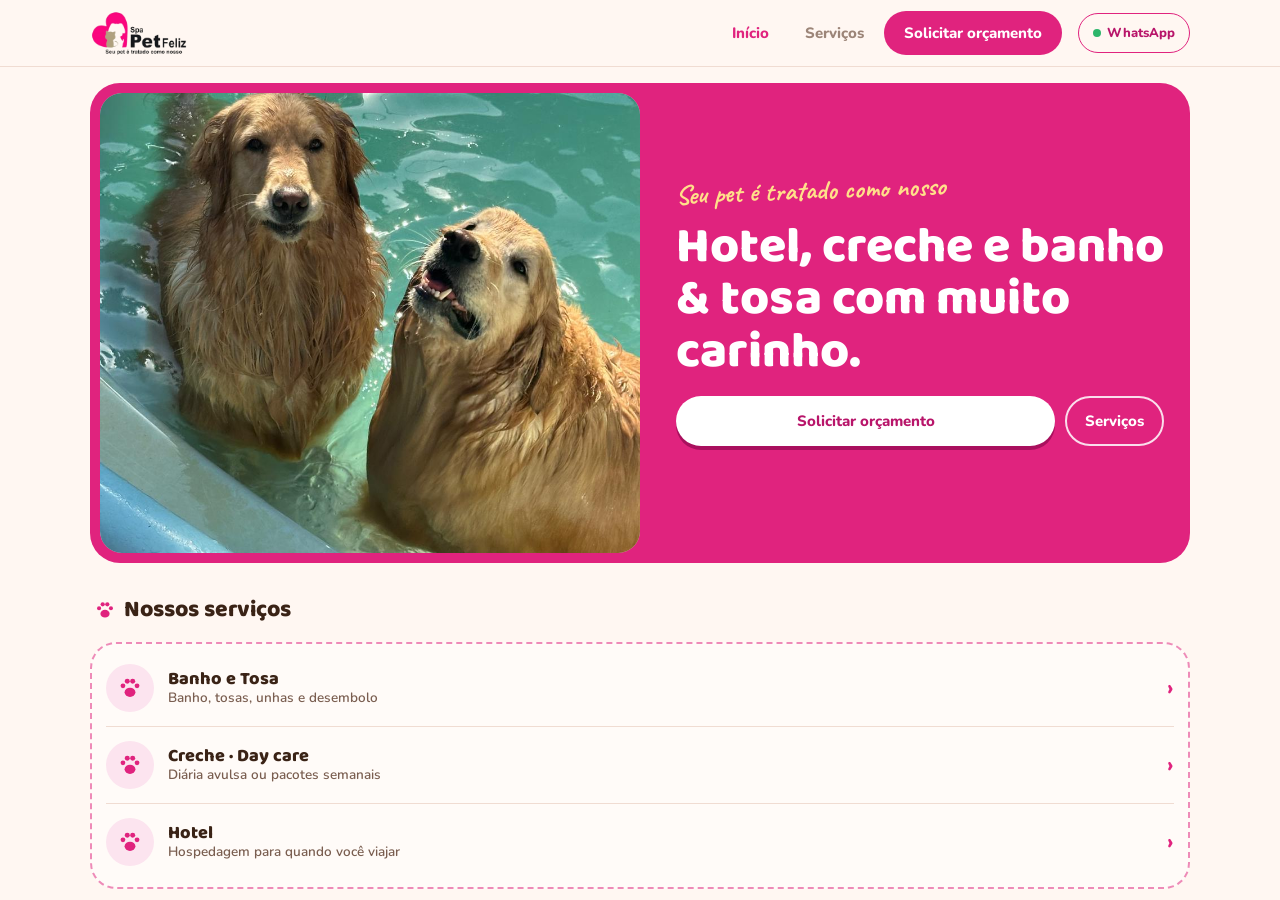
==== index.html @ 2711dfe6 "Site do Spa PetFeliz: landing page e orçamento pelo WhatsApp Páginas Início e Serviços, fluxo de orç" ====
<!DOCTYPE html>
<html lang="pt-BR">
<head>
<meta charset="utf-8">
<meta name="viewport" content="width=device-width, initial-scale=1, viewport-fit=cover">
<title>Spa PetFeliz · Hotel, creche e banho &amp; tosa em Anápolis</title>
<meta name="description" content="Hotel, creche e banho & tosa com muito carinho. Peça seu orçamento pelo WhatsApp. Seu pet é tratado como nosso.">
<meta name="theme-color" content="#FFF7F2">
<link rel="icon" href="imagens/logo-petfeliz.png">
<link rel="preconnect" href="https://fonts.googleapis.com">
<link rel="preconnect" href="https://fonts.gstatic.com" crossorigin>
<link href="https://fonts.googleapis.com/css2?family=Baloo+2:wght@600;700;800&family=Nunito:wght@400;600;700;800&family=Caveat:wght@600;700&display=swap" rel="stylesheet">
<link rel="stylesheet" href="css/styles.css">
</head>
<body>
<div class="app" id="app" data-tab="inicio">

  <!-- Cabeçalho -->
  <header class="topbar">
    <button class="logo-btn" data-go="inicio" aria-label="Início"><img src="imagens/logo-petfeliz.png" alt="Spa PetFeliz"></button>
    <nav class="topnav" aria-label="Principal">
      <button class="nav-link" data-go="inicio" data-tab-link="inicio">Início</button>
      <button class="nav-link" data-go="servicos" data-tab-link="servicos">Serviços</button>
      <button class="nav-cta" data-start>Solicitar orçamento</button>
    </nav>
    <a class="wa-pill" data-wa-direct target="_blank" rel="noopener"><span class="dot"></span>WhatsApp</a>
  </header>

  <!-- Cabeçalho do orçamento -->
  <div class="flowbar">
    <div class="flowbar-inner">
      <div class="flowbar-row">
        <button class="close-btn" data-go="inicio" aria-label="Fechar">✕</button>
        <div>
          <div class="flowbar-title">Solicitar orçamento</div>
          <div class="flowbar-sub" id="stepLabel">Etapa 1 de 5 · Serviço</div>
        </div>
      </div>
      <div class="steps" id="steps"></div>
    </div>
  </div>

  <main class="scroll" id="scroll">

    <!-- ============ INÍCIO ============ -->
    <section class="view view-inicio">
      <div class="wrap pt16">
        <div class="hero">
          <div class="hero-photo"><img src="imagens/golden-pisci.jpeg" alt="Dois golden retrievers felizes na piscina do Spa PetFeliz"></div>
          <div class="hero-copy">
            <div class="script yellow tilt">Seu pet é tratado como nosso</div>
            <h1>Hotel, creche e banho &amp; tosa com muito carinho.</h1>
            <div class="hero-actions">
              <button class="btn-white" data-start>Solicitar orçamento</button>
              <button class="btn-outline-white" data-go="servicos">Serviços</button>
            </div>
          </div>
        </div>
      </div>

      <div class="wrap pt28">
        <div class="section-title"><svg class="paw" width="22" height="22" viewBox="0 0 24 24"><use href="#paw"/></svg><h2>Nossos serviços</h2></div>
        <div class="dashed-list" id="svcList"></div>
      </div>

      <div class="wrap pt22">
        <div class="taxi">
          <svg width="44" height="44" viewBox="0 0 24 24" fill="#F4C542"><use href="#paw"/></svg>
          <div><div class="taxi-title">Temos táxi dog!</div><div class="taxi-sub">Buscamos e levamos seu pet. É só marcar no pedido de orçamento.</div></div>
        </div>
      </div>

      <div class="wrap-flush pt30">
        <h2 class="h2 mx22">Nossa estrutura</h2>
        <p class="lead mx22">Espaços pensados para o conforto e a segurança do seu pet.</p>
        <div class="carousel">
          <figure><img src="imagens/ambiente-pisci.jpeg" alt="Área com piscina e espaço coberto" loading="lazy"><figcaption>Piscina</figcaption></figure>
          <figure><img src="imagens/ambiente-brincar.jpeg" alt="Área coberta para brincar" loading="lazy"><figcaption>Área coberta para brincar</figcaption></figure>
          <figure><img src="imagens/ambiente-livre.jpeg" alt="Espaço livre com árvores e piso emborrachado" loading="lazy"><figcaption>Espaço livre</figcaption></figure>
          <figure><img src="imagens/ambiente-aberto.jpeg" alt="Ambiente aberto com natureza e casinhas" loading="lazy"><figcaption>Ambiente aberto</figcaption></figure>
          <figure><img src="imagens/pets-menores.jpeg" alt="Área arborizada para pets menores, com rampa de brincar" style="object-position:center 55%" loading="lazy"><figcaption>Área para pets menores</figcaption></figure>
          <figure><img src="imagens/dormitorios.jpeg" alt="Dormitórios com caminha, potes de água e comida" loading="lazy"><figcaption>Dormitórios</figcaption></figure>
        </div>
      </div>

      <div class="wrap pt30">
        <h2 class="h2 mx6">Galeria</h2>
        <div class="gallery">
          <img src="imagens/foto-banho.jpeg" alt="Spitz com laço depois do banho" loading="lazy">
          <img src="imagens/collie-pisci.jpeg" alt="Dois border collies brincando na piscina" loading="lazy">
          <img src="imagens/foto-banho2.jpeg" alt="Shih tzu com lacinhos depois da tosa" loading="lazy">
          <img src="imagens/cachorro-bola.jpeg" alt="Labrador preto com bolinha na boca" loading="lazy">
          <img src="imagens/akita-pisci.jpeg" alt="Cachorro branco sorrindo perto da piscina" loading="lazy">
          <img src="imagens/foto-banho3.jpeg" alt="Shih tzu tosado com saia e laço" loading="lazy">
          <img src="imagens/cachoro-feliz.jpeg" alt="Buldogue francês feliz" loading="lazy">
          <img src="imagens/golden-pisci.jpeg" alt="Golden retrievers na piscina" loading="lazy">
        </div>
      </div>

      <div class="wrap pt30">
        <h2 class="h2 mx6">Horários e endereço</h2>
        <div class="card info">
          <div class="info-body">
            <div><div class="kicker">ENDEREÇO</div><div class="info-text">Rua VB 5 — Estância Vale das Brisas<br>Anápolis · GO</div></div>
            <div class="rule"></div>
            <div class="hours">
              <div class="kicker">HORÁRIOS</div>
              <div class="hours-row"><span>Segunda a sexta</span><span class="muted">8h às 18h</span></div>
              <div class="hours-row"><span>Sábado</span><span class="muted">9h às 14h</span></div>
              <div class="hours-row"><span>Domingo</span><span class="muted">Fechado</span></div>
            </div>
            <div class="info-actions">
              <a class="btn-line" href="https://maps.app.goo.gl/YtmfcxasR3pHiqQA6?g_st=ic" target="_blank" rel="noopener">Como chegar</a>
              <a class="btn-pink" data-wa-direct target="_blank" rel="noopener">(62) 99576-6247</a>
            </div>
          </div>
        </div>
      </div>

      <footer class="footer">
        <div class="script white">Seu pet merece cuidado e carinho!</div>
        <div class="footer-sub">Spa PetFeliz · Seu pet é tratado como nosso</div>
      </footer>
    </section>

    <!-- ============ SERVIÇOS ============ -->
    <section class="view view-servicos">
      <div class="wrap svc-head">
        <h1>Serviços</h1>
        <p class="lead">Escolha o que seu pet precisa e peça um orçamento sem compromisso.</p>
      </div>
      <div class="wrap svc-grid" id="svcDetail"></div>
    </section>

    <!-- ============ ORÇAMENTO ============ -->
    <section class="view view-agendar">
      <div class="form" id="form"></div>
      <div class="sent" id="sent" hidden>
        <div class="check">✓</div>
        <div class="script pink">Quase lá!</div>
        <h1>Sua mensagem está pronta no WhatsApp</h1>
        <p>Toque em enviar na conversa. A equipe do Spa PetFeliz responde por lá com o orçamento para <span id="petName">seu pet</span>.</p>
        <a class="btn-pink big" id="waAgain" target="_blank" rel="noopener">Abrir WhatsApp novamente</a>
        <button class="btn-line big" id="resetAll">Voltar ao início</button>
      </div>
    </section>
  </main>

  <!-- Barra de ações do orçamento -->
  <div class="actions" id="actions">
    <div class="err" id="err" hidden></div>
    <div class="actions-row">
      <button class="btn-line act" id="backBtn">Voltar</button>
      <button class="btn-pink act grow shadow" id="nextBtn">Continuar</button>
      <a class="btn-green act grow" id="sendBtn" target="_blank" rel="noopener">Enviar pelo WhatsApp</a>
    </div>
  </div>

  <!-- Barra de abas (celular) -->
  <nav class="tabbar" aria-label="Abas">
    <button class="tab" data-go="inicio" data-tab-link="inicio"><svg width="24" height="24" viewBox="0 0 24 24" fill="currentColor"><polygon points="12,3 2,11 5,11 5,21 19,21 19,11 22,11"/></svg><span>Início</span></button>
    <button class="tab-fab" data-start aria-label="Solicitar orçamento"><svg width="30" height="30" viewBox="0 0 24 24" fill="#fff"><use href="#paw"/></svg></button>
    <button class="tab" data-go="servicos" data-tab-link="servicos"><svg width="24" height="24" viewBox="0 0 24 24" fill="currentColor"><rect x="3" y="4" width="18" height="3.5" rx="1.75"/><rect x="3" y="10.25" width="18" height="3.5" rx="1.75"/><rect x="3" y="16.5" width="18" height="3.5" rx="1.75"/></svg><span>Serviços</span></button>
  </nav>
</div>

<svg width="0" height="0" style="position:absolute" aria-hidden="true">
  <symbol id="paw" viewBox="0 0 24 24"><ellipse cx="12" cy="16" rx="5" ry="4.2"/><circle cx="5.5" cy="10" r="2.2"/><circle cx="9.5" cy="5.8" r="2.3"/><circle cx="14.5" cy="5.8" r="2.3"/><circle cx="18.5" cy="10" r="2.2"/></symbol>
</svg>

<script src="js/app.js"></script>
</body>
</html>
---- css/styles.css ----
/* Spa PetFeliz · identidade dos panfletos: rosa, creme, marrom e patinhas */
:root{
  --pink:#E0237E; --pink-hover:#C81A6E; --pink-deep:#B8156A; --pink-dark:#8E1052; --pink-shadow:#A9105E;
  --pink-soft:#FCE4EF; --pink-tint:#FFF0F6; --pink-dash:#EE8BB8;
  --cream:#FFF7F2; --cream-2:#FFFBF8; --line:#F0DCD2;
  --brown:#3A2316; --brown-2:#6B4D3D; --muted:#7A5E50; --muted-2:#9C8578; --sand:#F3E3D8;
  --yellow:#F4C542; --yellow-soft:#FFE08A; --green:#1F9D55; --green-shadow:#167A41; --online:#2DB66B;
  --err:#B3261E; --err-bg:#FDECEA;
  --f-display:'Baloo 2',sans-serif; --f-body:Nunito,system-ui,sans-serif; --f-script:Caveat,cursive;
  --max:1132px;
}
*{box-sizing:border-box}
html,body{margin:0;height:100%}
body{background:var(--cream);color:var(--brown);font-family:var(--f-body);-webkit-font-smoothing:antialiased}
a{color:var(--pink-deep)} a:hover{color:var(--pink)}
button,input,textarea{font-family:inherit}
button{cursor:pointer}
img{display:block;max-width:100%}
*::-webkit-scrollbar{display:none} *{scrollbar-width:none}
:focus-visible{outline:2px solid var(--pink);outline-offset:2px}
[hidden]{display:none!important}

/* ---------- Estrutura do app ---------- */
.app{height:100dvh;display:flex;flex-direction:column;overflow:hidden;position:relative}
.scroll{flex:1;overflow-y:auto;overflow-x:hidden;position:relative}
.view{display:none}
.app[data-tab="inicio"] .view-inicio,
.app[data-tab="servicos"] .view-servicos,
.app[data-tab="agendar"] .view-agendar{display:block}

.wrap{max-width:var(--max);margin:0 auto;padding-left:16px;padding-right:16px}
.wrap-flush{max-width:var(--max);margin:0 auto}
.pt16{padding-top:16px}.pt22{padding-top:22px}.pt28{padding-top:28px}.pt30{padding-top:30px}
.mx6{margin-left:6px;margin-right:6px}.mx22{margin-left:22px;margin-right:22px}
.h2,h2{margin:0 0 14px;font:800 23px var(--f-display);color:var(--brown)}
.lead{margin:0 0 14px;font:600 14px/1.45 var(--f-body);color:var(--muted)}
.h2.mx22{margin-bottom:4px}
.script{font:700 30px/1.05 var(--f-script)}
.script.yellow{color:var(--yellow-soft);font-size:27px;line-height:1}
.script.white{color:#fff}
.script.pink{color:var(--pink-deep);font-size:28px}
.tilt{transform:rotate(-2deg);transform-origin:left}
.muted{color:var(--muted)}

/* ---------- Cabeçalho ---------- */
.topbar{flex:none;display:flex;align-items:center;justify-content:space-between;gap:16px;
  padding:10px max(20px,calc((100% - 1100px)/2));background:var(--cream);border-bottom:1px solid var(--line)}
.logo-btn{border:0;background:transparent;padding:0;display:flex}
.logo-btn img{height:46px;width:auto}
.topnav{display:none;align-items:center;gap:4px;margin-left:auto}
.nav-link{height:44px;padding:0 16px;border:0;border-radius:22px;background:transparent;color:var(--muted-2);font:800 15px var(--f-body)}
.nav-link:hover{background:var(--pink-soft)}
.nav-link.on{color:var(--pink)}
.nav-cta{height:44px;padding:0 20px;border:0;border-radius:22px;background:var(--pink);color:#fff;font:800 15px var(--f-body)}
.nav-cta:hover{background:var(--pink-hover)}
.wa-pill{height:40px;padding:0 14px;border-radius:20px;border:1.5px solid var(--pink);color:var(--pink-deep);
  font:800 13px var(--f-body);display:flex;align-items:center;gap:6px;text-decoration:none;flex:none}
.wa-pill:hover{background:var(--pink-soft)}
.wa-pill .dot{width:8px;height:8px;border-radius:4px;background:var(--online)}

/* ---------- Hero (panfleto) ---------- */
.hero{background:var(--pink);border-radius:30px;overflow:hidden;display:flex;flex-wrap:wrap;align-items:stretch}
.hero-photo{flex:1 1 320px;min-height:230px;margin:10px;border-radius:22px;overflow:hidden;background:#F7B6D3}
.hero-photo img{width:100%;height:100%;min-height:230px;max-height:460px;object-fit:cover;object-position:center 40%}
.hero-copy{flex:1 1 320px;padding:8px 26px 26px;display:flex;flex-direction:column;justify-content:center;gap:12px}
.hero h1{margin:0;font:800 clamp(29px,4vw,50px)/1.05 var(--f-display);color:#fff;text-wrap:pretty}
.hero-actions{display:flex;gap:10px;margin-top:6px}
.btn-white{flex:1;height:50px;border:0;border-radius:25px;background:#fff;color:var(--pink-deep);font:800 15px var(--f-body);box-shadow:0 4px 0 var(--pink-shadow)}
.btn-white:hover{background:var(--cream)}
.btn-white:active{transform:translateY(2px);box-shadow:0 2px 0 var(--pink-shadow)}
.btn-outline-white{height:50px;padding:0 18px;border:2px solid rgba(255,255,255,.85);border-radius:25px;background:transparent;color:#fff;font:800 15px var(--f-body)}
.btn-outline-white:hover{background:rgba(255,255,255,.12)}

/* ---------- Lista de serviços (tracejada) ---------- */
.section-title{display:flex;align-items:center;gap:8px;margin:0 4px 14px}
.section-title h2{margin:0}
.paw{fill:var(--pink)}
.dashed-list{border:2px dashed var(--pink-dash);border-radius:26px;padding:6px 14px;background:var(--cream-2);display:flex;flex-direction:column}
.svc-row{display:flex;align-items:center;gap:14px;padding:14px 0;border:0;border-bottom:1px solid var(--line);background:transparent;text-align:left;width:100%;color:inherit}
.svc-row:last-child{border-bottom-color:transparent}
.svc-row:hover .chev{transform:translateX(3px)}
.icon-circle{width:48px;height:48px;border-radius:24px;background:var(--pink-soft);display:flex;align-items:center;justify-content:center;flex:none;fill:var(--pink)}
.svc-row .t{font:800 18px/1.15 var(--f-display);color:var(--brown)}
.svc-row .d{font:600 13.5px/1.35 var(--f-body);color:var(--muted)}
.svc-row .grow{flex:1;min-width:0}
.chev{font:800 22px var(--f-body);color:var(--pink);transition:transform .15s}

/* ---------- Táxi dog ---------- */
.taxi{background:var(--brown);border-radius:24px;padding:18px 20px;display:flex;align-items:center;gap:16px}
.taxi svg{flex:none}
.taxi-title{font:800 21px/1.1 var(--f-display);color:#fff}
.taxi-sub{font:600 14px/1.4 var(--f-body);color:var(--sand)}

/* ---------- Placeholders de foto ---------- */
.ph{display:flex;align-items:center;justify-content:center;background:repeating-linear-gradient(135deg,#F5E4DA 0 10px,#FBEEE6 10px 20px);
  font:600 11px ui-monospace,Menlo,monospace;color:var(--muted)}
.ph.pink{background:repeating-linear-gradient(135deg,#F7CFE0 0 8px,var(--pink-soft) 8px 16px);color:var(--pink-dark);font-size:10px}

/* ---------- Estrutura (carrossel) ---------- */
.wrap-flush > .h2,.wrap-flush > .lead{padding:0 22px}
.carousel{display:flex;gap:12px;overflow-x:auto;padding:0 16px 4px;scroll-padding:0 16px;scroll-snap-type:x mandatory}
.carousel figure{flex:none;width:232px;margin:0;scroll-snap-align:start;display:flex;flex-direction:column;gap:8px}
.carousel .ph,.carousel img{height:156px;width:100%;object-fit:cover;border-radius:20px}
.carousel figcaption{font:800 16px var(--f-display);padding:0 4px}

/* ---------- Galeria ---------- */
.gallery{display:grid;grid-template-columns:repeat(2,minmax(0,1fr));gap:8px}
@media (min-width:700px){.gallery{grid-template-columns:repeat(4,minmax(0,1fr))}}
.gallery > *{aspect-ratio:1;border-radius:14px;width:100%;height:100%;object-fit:cover}

/* ---------- Horários e endereço ---------- */
.card{background:#fff;border-radius:24px;box-shadow:0 2px 0 var(--line)}
.info{overflow:hidden}
.info-body{padding:16px 18px;display:flex;flex-direction:column;gap:12px}
.kicker{font:800 12px var(--f-body);letter-spacing:.1em;color:var(--pink-deep)}
.info-text{font:700 15px/1.4 var(--f-body)}
.rule{height:1px;background:var(--line)}
.hours{display:flex;flex-direction:column;gap:4px}
.hours-row{display:flex;justify-content:space-between;font:700 15px var(--f-body)}
.info-actions{display:flex;gap:10px;margin-top:4px}
.btn-line,.btn-pink,.btn-green{display:flex;align-items:center;justify-content:center;text-decoration:none;font:800 14px var(--f-body);border-radius:999px}
.btn-line{flex:1;height:46px;border:1.5px solid var(--line);background:#fff;color:var(--brown)}
.btn-line:hover{background:var(--cream-2);color:var(--brown);border-color:#E6C9BC}
.btn-pink{flex:1;height:46px;border:0;background:var(--pink);color:#fff}
.btn-pink:hover{background:var(--pink-hover);color:#fff}
.btn-green{background:var(--green);color:#fff;box-shadow:0 4px 0 var(--green-shadow)}
.btn-green:hover{color:#fff;filter:brightness(1.05)}

/* ---------- Rodapé ---------- */
.footer{margin-top:34px;padding:26px 24px calc(30px + env(safe-area-inset-bottom));background:var(--pink);border-radius:32px 32px 0 0;text-align:center}
.footer-sub{font:700 13px var(--f-body);color:var(--pink-soft);margin-top:8px}

/* ---------- Página Serviços ---------- */
.svc-head{padding-top:24px;padding-left:22px;padding-right:22px}
.svc-head h1{margin:0;font:800 30px var(--f-display)}
.svc-head .lead{margin:2px 0 0;font-size:15px}
.svc-grid{padding-top:16px;padding-bottom:40px;display:grid;grid-template-columns:repeat(auto-fit,minmax(300px,1fr));gap:18px;align-items:stretch}
.svc-card{background:#fff;border-radius:26px;padding:10px 10px 18px;box-shadow:0 2px 0 var(--line);display:flex;flex-direction:column;gap:12px}
.svc-card img{height:220px;width:100%;object-fit:cover;border-radius:18px}
.svc-card .body{padding:0 8px;display:flex;flex-direction:column;gap:8px;flex:1}
.svc-card .t{font:800 22px/1.1 var(--f-display)}
.svc-card .long{font:600 14.5px/1.45 var(--f-body);color:var(--muted)}
.bullets{display:flex;flex-direction:column;gap:7px;margin-top:2px;margin-bottom:10px}
.bullet{display:flex;gap:10px;align-items:flex-start;font:700 14.5px/1.35 var(--f-body)}
.bullet svg{flex:none;margin-top:2px;fill:var(--pink)}
.svc-card .btn-pink{flex:none;margin-top:auto;height:50px;font-size:15px}

/* ---------- Orçamento ---------- */
.flowbar,.actions{display:none}
.app[data-tab="agendar"] .topbar,.app[data-tab="agendar"] .tabbar{display:none}
.app[data-tab="agendar"] .flowbar{display:block}
.app[data-tab="agendar"]:not(.is-sent) .actions{display:flex}
.flowbar{flex:none;padding:12px max(20px,calc((100% - 640px)/2)) 14px;border-bottom:1px solid var(--line);background:var(--cream)}
.flowbar-row{display:flex;align-items:center;gap:10px}
.close-btn{width:44px;height:44px;border-radius:22px;border:1.5px solid var(--line);background:#fff;color:var(--brown);font:700 20px var(--f-body);flex:none}
.flowbar-title{font:800 19px/1.1 var(--f-display)}
.flowbar-sub{font:600 13px var(--f-body);color:var(--muted)}
.steps{display:flex;gap:6px;margin-top:12px}
.step{flex:1;display:flex;flex-direction:column;gap:5px}
.step .bar{height:5px;border-radius:3px;background:var(--line);transition:background .2s}
.step span{font:700 11px var(--f-body);color:var(--muted-2);text-align:center}
.step.done .bar{background:var(--pink)}
.step.cur span{color:var(--pink-deep)}

.form{padding:20px 20px 32px;display:flex;flex-direction:column;gap:20px;max-width:680px;margin:0 auto}
.form h2{margin:0;font:800 24px/1.1 var(--f-display)}
.form .sub{margin:4px 0 0;font:600 14.5px var(--f-body);color:var(--muted)}
.req{color:var(--pink)}
.field{display:flex;flex-direction:column;gap:6px}
.field > span,.lbl{font:800 15px var(--f-body)}
.hint{font:600 13px/1.4 var(--f-body);color:var(--muted);margin-top:-4px}
.input{height:50px;border:1.5px solid var(--line);border-radius:16px;padding:0 15px;font:600 16px var(--f-body);color:var(--brown);background:#fff;width:100%;outline:none}
textarea.input{height:auto;padding:12px 15px;font-size:15px;line-height:1.4;resize:none}
.input:focus{border-color:var(--pink)}
.panel .input{background:var(--cream-2)}
.panel{background:#fff;border-radius:22px;padding:16px;display:flex;flex-direction:column;gap:14px}
.panel-title{font:800 18px var(--f-display);color:var(--pink-deep)}
.panel-q{font:800 16px var(--f-body)}
.note{background:var(--pink-soft);border-radius:18px;padding:14px 16px;font:700 14px/1.45 var(--f-body);color:var(--pink-dark)}
.grid2{display:grid;grid-template-columns:minmax(0,1fr) minmax(0,1fr);gap:10px}
.grid2.wide-left{grid-template-columns:minmax(0,1.4fr) minmax(0,1fr)}
.group{display:flex;flex-direction:column;gap:8px}

.chips{display:flex;flex-wrap:wrap;gap:8px}
.chips.row{flex-wrap:nowrap;gap:6px}
.chips.row .chip{flex:1;padding:0 8px}
.chip{min-height:44px;padding:0 15px;border-radius:22px;border:1.5px solid var(--line);background:#fff;color:var(--brown);font:700 14px var(--f-body)}
.chip:hover{border-color:var(--pink-dash)}
.chip.on{background:var(--pink);border-color:var(--pink);color:#fff}
.porte{display:grid;grid-template-columns:repeat(2,minmax(0,1fr));gap:8px}
.porte .chip{min-height:56px;padding:8px 12px;border-radius:18px;display:flex;flex-direction:column;align-items:flex-start;justify-content:center;gap:1px;font-size:15px;font-weight:800}
.porte .chip small{font:600 12px var(--f-body);opacity:.8}

.pick{display:flex;align-items:center;min-height:86px;gap:14px;padding:14px 16px;border-radius:22px;border:2px solid var(--line);background:#fff;text-align:left;width:100%;color:inherit}
.pick.on{border-color:var(--pink);background:var(--pink-tint)}
.pick .icon-circle{width:46px;height:46px}
.pick .t{font:800 18px/1.15 var(--f-display)}
.pick .d{font:600 13px/1.35 var(--f-body);color:var(--muted)}
.pick .grow{flex:1;min-width:0}
.ck{width:28px;height:28px;border-radius:14px;border:2px solid var(--line);background:#fff;color:#fff;font:800 15px var(--f-body);display:flex;align-items:center;justify-content:center;flex:none}
.pick.on .ck{background:var(--pink);border-color:var(--pink)}

.dark{background:var(--brown);border-radius:22px;padding:16px;display:flex;flex-direction:column;gap:12px}
.dark .t{font:800 18px var(--f-display);color:#fff}
.dark .d{font:600 13px var(--f-body);color:var(--sand)}
.dark .chip{background:transparent;border-color:var(--brown-2);color:#fff}
.dark .chip.on{background:var(--yellow);border-color:var(--yellow);color:var(--brown)}
.dark .input{border-color:var(--brown-2)}
.dark .input:focus{border-color:var(--yellow)}

.review{background:#fff;border-radius:22px;padding:14px 16px;display:flex;flex-direction:column;gap:8px}
.review-head{display:flex;justify-content:space-between;align-items:center}
.review-head .t{font:800 17px var(--f-display);color:var(--pink-deep)}
.edit-btn{height:36px;padding:0 12px;border-radius:18px;border:1.5px solid var(--line);background:#fff;font:800 13px var(--f-body);color:var(--brown)}
.review-row{display:flex;gap:12px;font:600 14px/1.4 var(--f-body);border-top:1px dashed var(--line);padding-top:7px}
.review-row .k{flex:none;width:112px;color:var(--muted)}
.review-row .v{flex:1;min-width:0;font-weight:800;overflow-wrap:anywhere}

.actions{flex:none;padding:10px max(16px,calc((100% - 640px)/2)) calc(26px + env(safe-area-inset-bottom));background:var(--cream);border-top:1px solid var(--line);flex-direction:column;gap:8px}
.actions-row{display:flex;gap:10px}
.act{height:54px;font-size:15px}
#backBtn{flex:none;padding:0 20px}
.act.grow{flex:1;font-size:16px}
.act.shadow{box-shadow:0 4px 0 var(--pink-shadow)}
.err{font:700 13px/1.35 var(--f-body);color:var(--err);background:var(--err-bg);border-radius:12px;padding:8px 12px}

.sent{padding:56px 28px;max-width:520px;margin:0 auto;display:flex;flex-direction:column;align-items:center;text-align:center;gap:14px}
.check{width:96px;height:96px;border-radius:48px;background:var(--pink);display:flex;align-items:center;justify-content:center;font:800 46px var(--f-body);color:#fff;box-shadow:0 0 0 12px var(--pink-soft);margin-bottom:14px}
.sent h1{margin:0;font:800 27px/1.1 var(--f-display)}
.sent p{margin:0;font:600 15px/1.5 var(--f-body);color:var(--muted)}
.sent .big{flex:none;width:100%;height:52px;font-size:15px}
.sent .btn-pink{margin-top:10px}

/* ---------- Barra de abas (celular) ---------- */
.tabbar{flex:none;height:calc(84px + env(safe-area-inset-bottom));padding:8px 18px calc(22px + env(safe-area-inset-bottom));background:#fff;border-top:1px solid var(--line);display:flex;align-items:center;justify-content:space-around}
.tab{width:90px;height:52px;border:0;background:transparent;display:flex;flex-direction:column;align-items:center;gap:3px;color:var(--muted-2)}
.tab span{font:800 12px var(--f-body)}
.tab.on{color:var(--pink)}
.tab-fab{width:64px;height:64px;margin-top:-30px;border:4px solid #fff;border-radius:32px;background:var(--pink);display:flex;align-items:center;justify-content:center;box-shadow:0 6px 16px rgba(224,35,126,.35)}
.tab-fab:active{transform:scale(.96)}

/* ---------- Telas largas ---------- */
@media (min-width:820px){
  .topnav{display:flex}
  .tabbar{display:none}
}

/* ---------- Celular: foto do topo mais baixa ---------- */
@media (max-width:700px){
  .hero-photo,.hero-photo img{min-height:220px}
  .hero-photo img{max-height:260px}
}

/* ---------- Estrutura em grade no computador ---------- */
@media (min-width:820px){
  .wrap-flush{padding-left:16px;padding-right:16px}
  .wrap-flush > .h2,.wrap-flush > .lead{padding:0 6px}
  .carousel{display:grid;grid-template-columns:repeat(3,minmax(0,1fr));gap:18px 12px;overflow:visible;padding:0}
  .carousel figure{width:auto}
  .carousel img{height:220px}
}
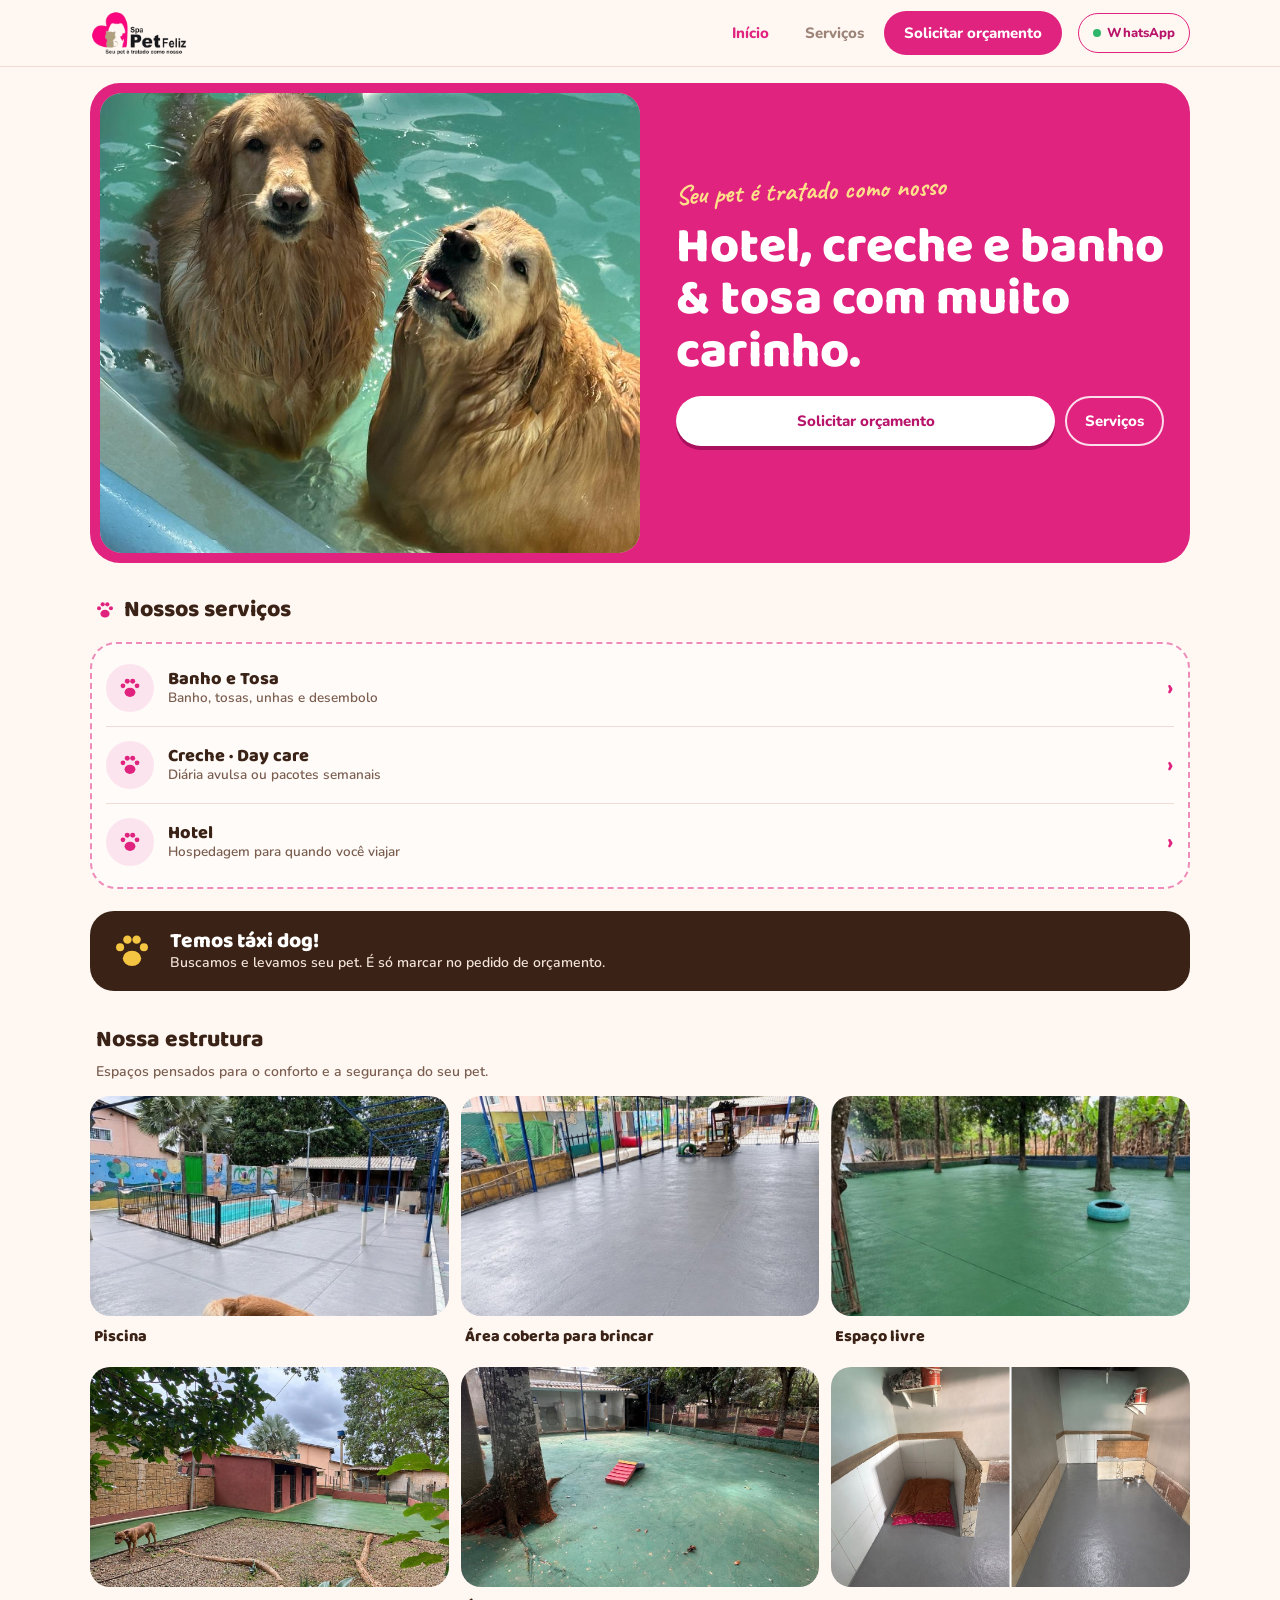
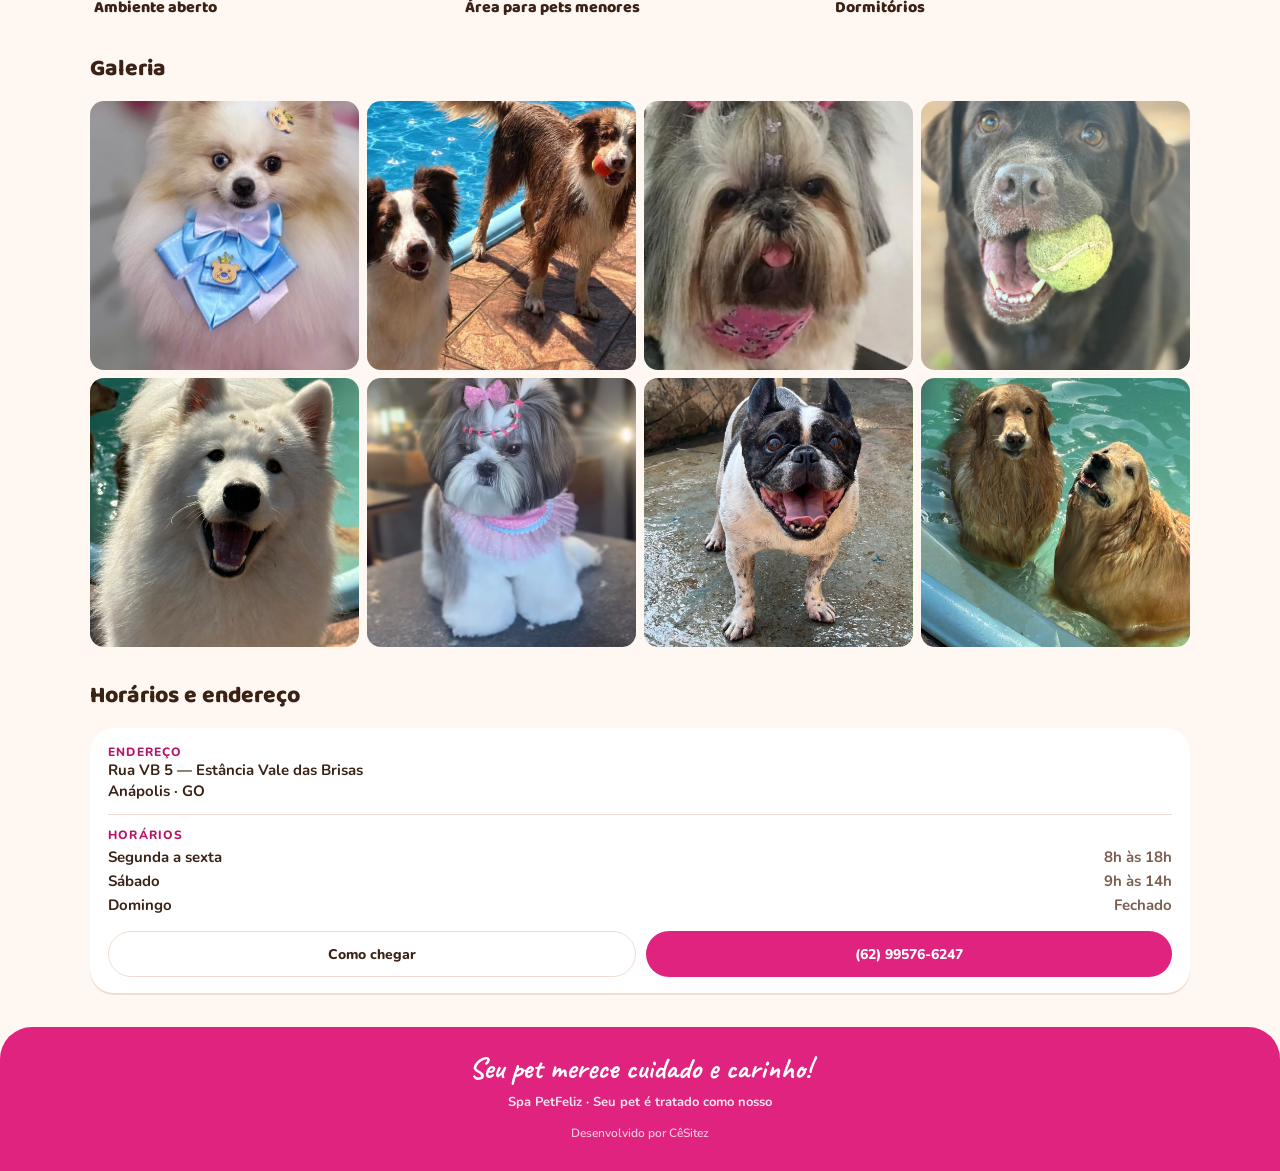
==== commit b4de7bc4: "Ajusta página de links e adiciona crédito no rodapé - Foto do Akita no destaque da página de links -" ====
--- a/index.html
+++ b/index.html
@@ -120,6 +120,7 @@
       <footer class="footer">
         <div class="script white">Seu pet merece cuidado e carinho!</div>
         <div class="footer-sub">Spa PetFeliz · Seu pet é tratado como nosso</div>
+        <div class="credit">Desenvolvido por CêSitez</div>
       </footer>
     </section>
 
--- a/css/styles.css
+++ b/css/styles.css
@@ -10,7 +10,7 @@
   --max:1132px;
 }
 *{box-sizing:border-box}
-html,body{margin:0;height:100%}
+html,body{margin:0}
 body{background:var(--cream);color:var(--brown);font-family:var(--f-body);-webkit-font-smoothing:antialiased}
 a{color:var(--pink-deep)} a:hover{color:var(--pink)}
 button,input,textarea{font-family:inherit}
@@ -21,8 +21,8 @@
 [hidden]{display:none!important}
 
 /* ---------- Estrutura do app ---------- */
-.app{height:100dvh;display:flex;flex-direction:column;overflow:hidden;position:relative}
-.scroll{flex:1;overflow-y:auto;overflow-x:hidden;position:relative}
+.app{min-height:100vh;min-height:100dvh;display:flex;flex-direction:column;position:relative}
+.scroll{flex:1;overflow-x:clip;position:relative;z-index:0}
 .view{display:none}
 .app[data-tab="inicio"] .view-inicio,
 .app[data-tab="servicos"] .view-servicos,
@@ -43,7 +43,7 @@
 .muted{color:var(--muted)}
 
 /* ---------- Cabeçalho ---------- */
-.topbar{flex:none;display:flex;align-items:center;justify-content:space-between;gap:16px;
+.topbar{flex:none;position:sticky;top:0;z-index:20;display:flex;align-items:center;justify-content:space-between;gap:16px;
   padding:10px max(20px,calc((100% - 1100px)/2));background:var(--cream);border-bottom:1px solid var(--line)}
 .logo-btn{border:0;background:transparent;padding:0;display:flex}
 .logo-btn img{height:46px;width:auto}
@@ -129,6 +129,7 @@
 /* ---------- Rodapé ---------- */
 .footer{margin-top:34px;padding:26px 24px calc(30px + env(safe-area-inset-bottom));background:var(--pink);border-radius:32px 32px 0 0;text-align:center}
 .footer-sub{font:700 13px var(--f-body);color:var(--pink-soft);margin-top:8px}
+.footer .credit{margin-top:14px;font:600 12px var(--f-body);color:rgba(255,255,255,.75)}
 
 /* ---------- Página Serviços ---------- */
 .svc-head{padding-top:24px;padding-left:22px;padding-right:22px}
@@ -150,7 +151,7 @@
 .app[data-tab="agendar"] .topbar,.app[data-tab="agendar"] .tabbar{display:none}
 .app[data-tab="agendar"] .flowbar{display:block}
 .app[data-tab="agendar"]:not(.is-sent) .actions{display:flex}
-.flowbar{flex:none;padding:12px max(20px,calc((100% - 640px)/2)) 14px;border-bottom:1px solid var(--line);background:var(--cream)}
+.flowbar{flex:none;position:sticky;top:0;z-index:20;padding:12px max(20px,calc((100% - 640px)/2)) 14px;border-bottom:1px solid var(--line);background:var(--cream)}
 .flowbar-row{display:flex;align-items:center;gap:10px}
 .close-btn{width:44px;height:44px;border-radius:22px;border:1.5px solid var(--line);background:#fff;color:var(--brown);font:700 20px var(--f-body);flex:none}
 .flowbar-title{font:800 19px/1.1 var(--f-display)}
@@ -216,7 +217,7 @@
 .review-row .k{flex:none;width:112px;color:var(--muted)}
 .review-row .v{flex:1;min-width:0;font-weight:800;overflow-wrap:anywhere}
 
-.actions{flex:none;padding:10px max(16px,calc((100% - 640px)/2)) calc(26px + env(safe-area-inset-bottom));background:var(--cream);border-top:1px solid var(--line);flex-direction:column;gap:8px}
+.actions{flex:none;position:sticky;bottom:0;z-index:20;padding:10px max(16px,calc((100% - 640px)/2)) calc(26px + env(safe-area-inset-bottom));background:var(--cream);border-top:1px solid var(--line);flex-direction:column;gap:8px}
 .actions-row{display:flex;gap:10px}
 .act{height:54px;font-size:15px}
 #backBtn{flex:none;padding:0 20px}
@@ -232,7 +233,7 @@
 .sent .btn-pink{margin-top:10px}
 
 /* ---------- Barra de abas (celular) ---------- */
-.tabbar{flex:none;height:calc(84px + env(safe-area-inset-bottom));padding:8px 18px calc(22px + env(safe-area-inset-bottom));background:#fff;border-top:1px solid var(--line);display:flex;align-items:center;justify-content:space-around}
+.tabbar{flex:none;position:sticky;bottom:0;z-index:20;height:calc(84px + env(safe-area-inset-bottom));padding:8px 18px calc(22px + env(safe-area-inset-bottom));background:#fff;border-top:1px solid var(--line);display:flex;align-items:center;justify-content:space-around}
 .tab{width:90px;height:52px;border:0;background:transparent;display:flex;flex-direction:column;align-items:center;gap:3px;color:var(--muted-2)}
 .tab span{font:800 12px var(--f-body)}
 .tab.on{color:var(--pink)}
